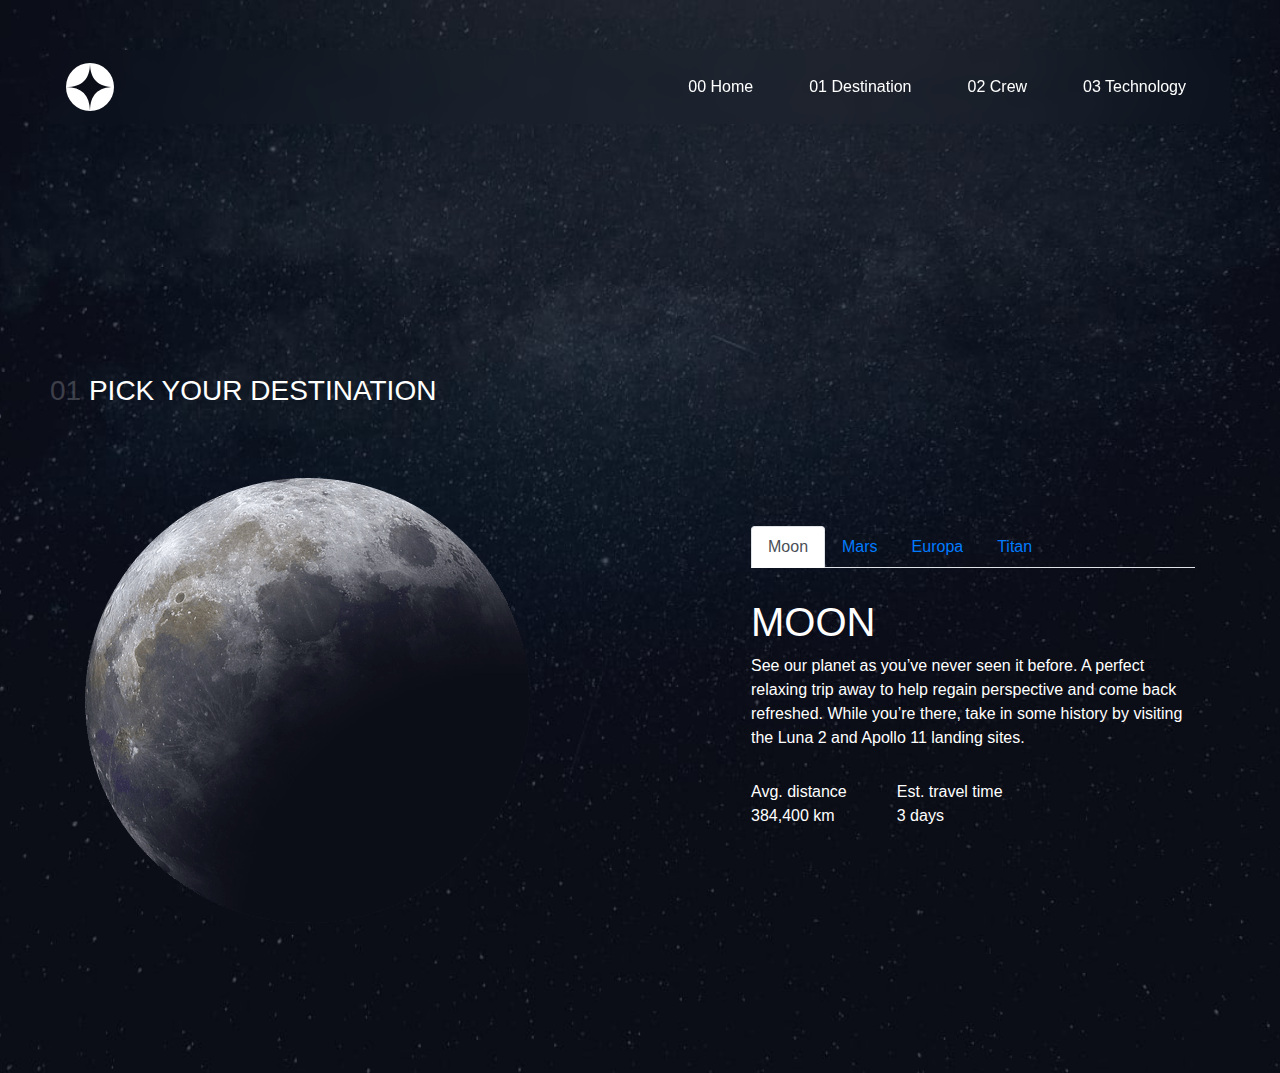
==== destination-moon.html @ 95518a74 "added moon page" ====
<!DOCTYPE html>
<html lang="en">

<head>
  <meta charset="UTF-8">
  <meta name="viewport" content="width=device-width, initial-scale=1.0">
  <link rel="stylesheet" href="./assets/css/style.css">

  <link rel="icon" type="image/png" sizes="32x32" href="./assets/favicon-32x32.png">

  <link rel="stylesheet" href="https://cdn.jsdelivr.net/npm/bootstrap@4.6.1/dist/css/bootstrap.min.css">
  <script src="https://cdn.jsdelivr.net/npm/jquery@3.6.0/dist/jquery.slim.min.js"></script>
  <script src="https://cdn.jsdelivr.net/npm/popper.js@1.16.1/dist/umd/popper.min.js"></script>
  <script src="https://cdn.jsdelivr.net/npm/bootstrap@4.6.1/dist/js/bootstrap.bundle.min.js"></script>

  <link rel="preconnect" href="https://fonts.googleapis.com">
  <link rel="preconnect" href="https://fonts.gstatic.com" crossorigin>
  <link
    href="https://fonts.googleapis.com/css2?family=Anton&family=Merriweather:ital,wght@0,300;0,400;0,900;1,300;1,400;1,700;1,900&family=Montserrat&family=Poppins:ital,wght@0,400;0,500;1,300&family=Sacramento&display=swap"
    rel="stylesheet">

  <title>Frontend Mentor | Space tourism website</title>
</head>

<body>
  <div class="homelayout-moon">
    <!-- <img src="./assets/home/background-home-desktop.jpg" class="img-fluid" alt=""> -->
    <nav class="navbar navbar-expand-md">
      <!-- Brand -->
      <a class="navbar-brand" href="#">
        <img src="./assets/shared/logo.svg" alt="" srcset="">
      </a>

      <!-- Toggler/collapsibe Button -->
      <button class="navbar-toggler" type="button" data-toggle="collapse" data-target="#collapsibleNavbar">
        <span class="navbar-toggler-icon"></span>
      </button>

      <!-- Navbar links -->
      <div class="collapse navbar-collapse" id="collapsibleNavbar">
        <ul class="navbar-nav ml-auto">
          <li class="nav-item">
            <a class="nav-link" href="index.html">00 Home</a>
          </li>
          <li class="nav-item">
            <a class="nav-link" href="destination-moon.html">01 Destination</a>
          </li>
          <li class="nav-item">
            <a class="nav-link" href="crew-commander.html">02 Crew</a>
          </li>
          <li class="nav-item">
            <a class="nav-link" href="#">03 Technology</a>
          </li>
        </ul>
      </div>
    </nav>

    <div class="bannermoon">
      <h3><span>01</span> Pick your destination</h3>
      <div class="bannerflex container">

        <div class="banner-left">
          <div class="tab-content" id="nav-tabContent">
            <!-- <div class="tab-pane fade show active" id="nav-home" role="tabpanel" aria-labelledby="nav-home-tab">
              <img src="./assets/destination/image-moon.png" class="img-fluid" alt="" srcset="">
            </div>
            <div class="tab-pane fade" id="nav-profile" role="tabpane2" aria-labelledby="nav-profile-tab1">
              <img src="./assets/destination/image-mars.png" class="img-fluid" alt="" srcset="">
            </div>
            <div class="tab-pane fade" id="nav-contact" role="tabpanel" aria-labelledby="nav-profile-tab">
              <img src="./assets/destination/image-europa.png" class="img-fluid" alt="" srcset="">
            </div>
            <div class="tab-pane fade" id="nav-titan" role="tabpanel" aria-labelledby="nav-profile-tab">
              <img src="./assets/destination/image-mars.png" class="img-fluid" alt="" srcset="">
            </div> -->
            <img src="./assets/destination/image-moon.png" class="img-fluid" alt="" srcset="">

          </div>
          
        </div>
        <div class="bannermoon-right">
          <nav>
            <div class="nav nav-tabs" id="nav-tab" role="tablist">
              <a class="nav-item nav-link active" id="nav-home-tab1" data-toggle="tab" href="#nav-home" role="tab"
                aria-controls="nav-home" aria-selected="true">Moon</a>

              <a class="nav-item nav-link" id="nav-profile-tab2" data-toggle="tab" href="#nav-profile" role="tab"
                aria-controls="nav-profile" aria-selected="false">Mars</a>
              <a class="nav-item nav-link" id="nav-contact-tab" data-toggle="tab" href="#nav-contact" role="tab"
                aria-controls="nav-contact" aria-selected="false">Europa</a>
              <a class="nav-item nav-link" id="nav-contact-tab" data-toggle="tab" href="#nav-titan" role="tab"
                aria-controls="nav-contact" aria-selected="false">Titan</a>

            </div>
          </nav>
          <div class="tab-content" id="nav-tabContent">
            <div class="tab-pane fade show active" id="nav-home" role="tabpanel" aria-labelledby="nav-home-tab1">
              <h1>
                Moon
              </h1>
              <p>
                See our planet as you’ve never seen it before. A perfect relaxing trip away to help
                regain perspective and come back refreshed. While you’re there, take in some history
                by visiting the Luna 2 and Apollo 11 landing sites.
              </p>
              <div class="tab-flex">
                <p>Avg. distance <br>
                  384,400 km</p>
                <p>Est. travel time <br>
                  3 days</p>
              </div>
            </div>
            <div class="tab-pane fade" id="nav-profile" role="tabpane2" aria-labelledby="nav-profile-tab2">
              <h1>
                Mars
              </h1>
              <p>
                Don’t forget to pack your hiking boots. You’ll need them to tackle Olympus Mons,
                the tallest planetary mountain in our solar system. It’s two and a half times
                the size of Everest!
              </p>
              <div class="tab-flex">
                <p> Avg. distance <br>
                  225 mil. km</p>
                <p>
                  Est. travel time <br>
                  9 months</p>
              </div>
            </div>
            <div class="tab-pane fade" id="nav-contact" role="tabpanel" aria-labelledby="nav-contact-tab">
              <h1>
                Europa
              </h1>
              <p>
                The smallest of the four Galilean moons orbiting Jupiter, Europa is a
                winter lover’s dream. With an icy surface, it’s perfect for a bit of
                ice skating, curling, hockey, or simple relaxation in your snug
                wintery cabin.
              </p>
              <div class="tab-flex">
                <p> Avg. distance <br>
                  628 mil. km</p>
                <p>Est. travel time <br>
                  3 years</p>
              </div>
            </div>
            <div class="tab-pane fade" id="nav-titan" role="tabpanel" aria-labelledby="nav-contact-tab">
              <h1>
                Titan
              </h1>
              <p>
                The only moon known to have a dense atmosphere other than Earth, Titan
                is a home away from home (just a few hundred degrees colder!). As a
                bonus, you get striking views of the Rings of Saturn.
              </p>
              <div class="tab-flex">
                <p>Avg. distance <br>
                  1.6 bil. km</p>
                <p>Est. travel time <br>
                  7 years</p>
              </div>

            </div>
          </div>
        </div>
      </div>
    </div>

  </div>

</body>

</html>
---- assets/css/style.css ----
* {
    margin: 0;
    padding: 0;
    box-sizing: border-box;
}

/* home page css */
.homelayout {
    background-image: url("../home/background-home-desktop.jpg");

    height: 100%;
    /* You must set a specified height */
    max-width: 100%;
    background-position: center;
    /* Center the image */
    background-repeat: no-repeat;
    /* Do not repeat the image */
    background-size: cover;
    /* Resize the background image to cover the entire container */
    padding: 50px;
}



.homelayout .navbar{
    backdrop-filter: blur(10px);
}

.navbar-nav li a{
    color: #fff;
    margin: 0 20px;
}

.bannerblock{
    margin: 330px auto 100px;
}

.bannerflex{
    display: flex;
    align-items: center;
    justify-content: space-between;
}

.banner-left h4{
    color: #D0D6F9;
    text-transform: uppercase;
    font-family: 'Poppins', sans-serif;
}


.banner-left h1{
    color: #fff;
    text-transform: uppercase;
    font-family: 'Anton', sans-serif;
    font-size: 200px;
    margin: 30px 0;
    font-weight: 300;
}

.banner-left p{
    font-size: 20px;
    color: #fff;
    width:50%;
    }

.banner-right a{
    padding: 80px 50px;
    background-color: #fff;
    color: #000;
    border-radius: 50%;
}

/* Destination page css */
.homelayout-moon {
    background-image: url("../destination/background-destination-desktop.jpg");

    height: 100%;
    /* You must set a specified height */
    max-width: 100%;
    background-position: center;
    /* Center the image */
    background-repeat: no-repeat;
    /* Do not repeat the image */
    background-size: cover;
    /* Resize the background image to cover the entire container */
    padding: 50px;
}


.homelayout-moon .navbar{
    backdrop-filter: blur(10px);
}

.bannermoon{
    margin: 250px auto 100px;
}

.bannermoon h3{
    color: #fff;
    margin:0 0 70px 0;
    text-transform: uppercase;
}

.bannermoon span{
    opacity: 0.2;
}


.bannermoon-right{
    width: 40%;
}

.tab-pane{
    margin: 30px 0;
}

.tab-pane p{
color: #fff;
}

.tab-pane h1{
    color: #fff;
    text-transform: uppercase;
    }

.bannermoon-right .nav-link.active {
    color: #000;
    background-color: none !important;
    border-color: none !important;
}

.tab-flex{
    display: flex;
    justify-content: flex-start;
    margin-top: 30px;
}

.tab-flex p{
    color: #fff;
    margin-right: 50px;
}
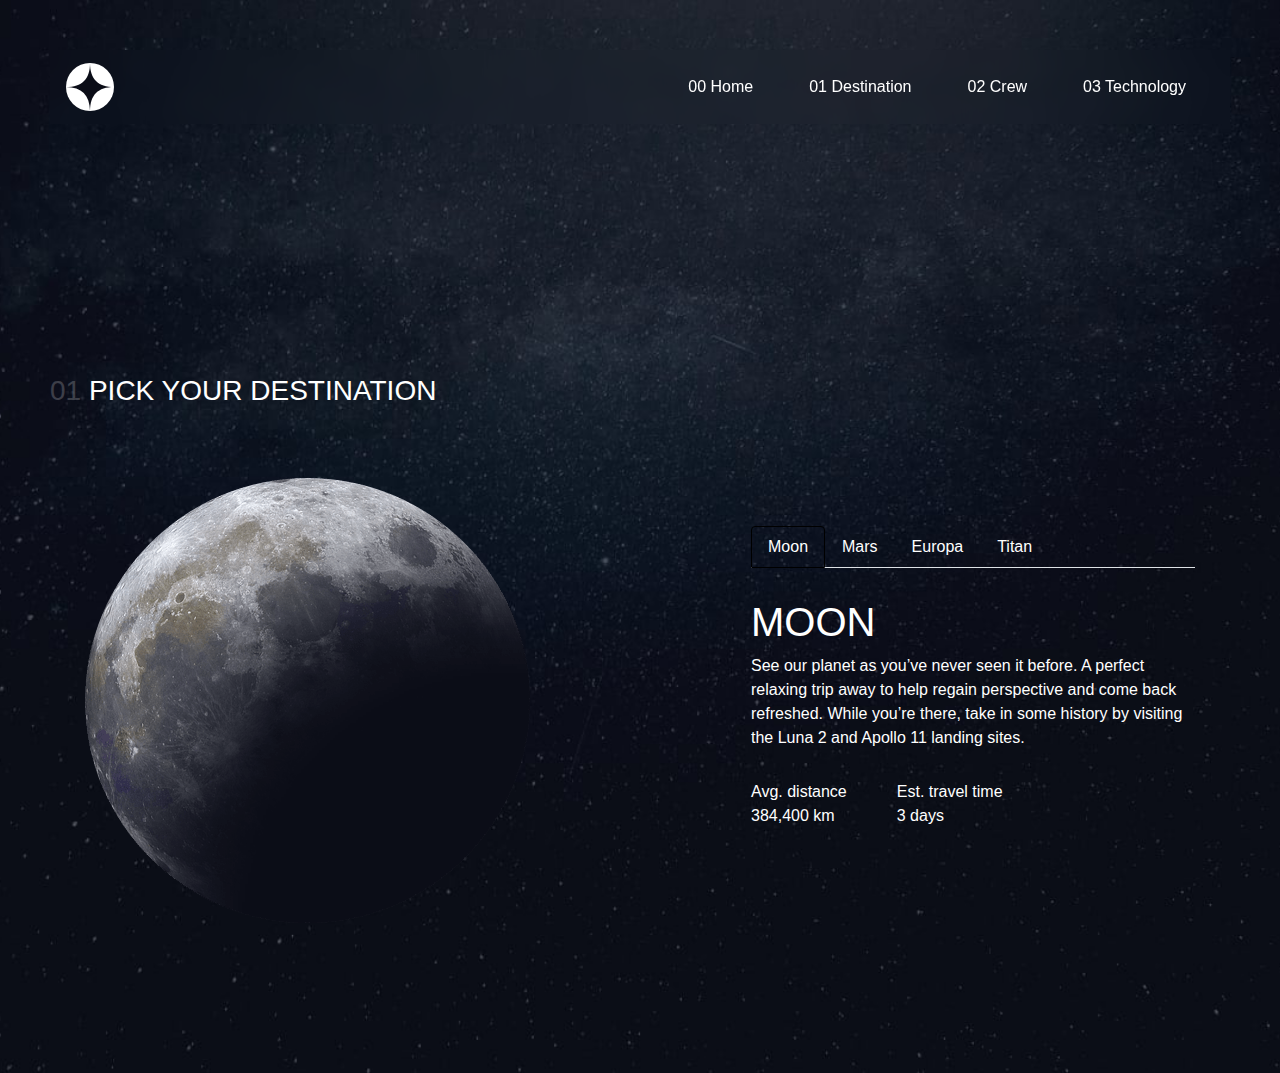
==== commit f342c161: "updated page" ====
--- a/destination-moon.html
+++ b/destination-moon.html
@@ -28,7 +28,7 @@
     <nav class="navbar navbar-expand-md">
       <!-- Brand -->
       <a class="navbar-brand" href="#">
-        <img src="./assets/shared/logo.svg" alt="" srcset="">
+        <img src="./assets/shared/logo.svg" alt="">
       </a>
 
       <!-- Toggler/collapsibe Button -->
@@ -60,8 +60,8 @@
       <div class="bannerflex container">
 
         <div class="banner-left">
-          <div class="tab-content" id="nav-tabContent">
-            <!-- <div class="tab-pane fade show active" id="nav-home" role="tabpanel" aria-labelledby="nav-home-tab">
+          <!-- <div class="tab-content" id="nav-tabContent">
+            <div class="tab-pane fade show active" id="nav-home" role="tabpanel" aria-labelledby="nav-home-tab">
               <img src="./assets/destination/image-moon.png" class="img-fluid" alt="" srcset="">
             </div>
             <div class="tab-pane fade" id="nav-profile" role="tabpane2" aria-labelledby="nav-profile-tab1">
@@ -72,11 +72,10 @@
             </div>
             <div class="tab-pane fade" id="nav-titan" role="tabpanel" aria-labelledby="nav-profile-tab">
               <img src="./assets/destination/image-mars.png" class="img-fluid" alt="" srcset="">
-            </div> -->
-            <img src="./assets/destination/image-moon.png" class="img-fluid" alt="" srcset="">
-
-          </div>
-          
+            </div>
+           
+          </div> -->
+          <img src="./assets/destination/image-moon.png" class="img-fluid" alt="">
         </div>
         <div class="bannermoon-right">
           <nav>
@@ -88,7 +87,7 @@
                 aria-controls="nav-profile" aria-selected="false">Mars</a>
               <a class="nav-item nav-link" id="nav-contact-tab" data-toggle="tab" href="#nav-contact" role="tab"
                 aria-controls="nav-contact" aria-selected="false">Europa</a>
-              <a class="nav-item nav-link" id="nav-contact-tab" data-toggle="tab" href="#nav-titan" role="tab"
+              <a class="nav-item nav-link" id="nav-contact-tab1" data-toggle="tab" href="#nav-titan" role="tab"
                 aria-controls="nav-contact" aria-selected="false">Titan</a>
 
             </div>
@@ -110,7 +109,7 @@
                   3 days</p>
               </div>
             </div>
-            <div class="tab-pane fade" id="nav-profile" role="tabpane2" aria-labelledby="nav-profile-tab2">
+            <div class="tab-pane fade" id="nav-profile" role="tabpanel" aria-labelledby="nav-profile-tab2">
               <h1>
                 Mars
               </h1>
--- a/assets/css/style.css
+++ b/assets/css/style.css
@@ -121,12 +121,22 @@
 .tab-pane h1{
     color: #fff;
     text-transform: uppercase;
-    }
+}
 
-.bannermoon-right .nav-link.active {
-    color: #000;
-    background-color: none !important;
-    border-color: none !important;
+.bannermoon-right .nav-tabs .nav-link:hover {
+    border-color: #0b0f1b;
+}
+
+.bannermoon-right .nav-tabs .nav-link.active {
+    color: #fff;
+    background-color: inherit !important;
+    border-color: #000 !important;
+    border-bottom: 1px solid #fff;
+}
+
+.bannermoon-right .nav-tabs .nav-link {
+    color: #fff;
+    
 }
 
 .tab-flex{
